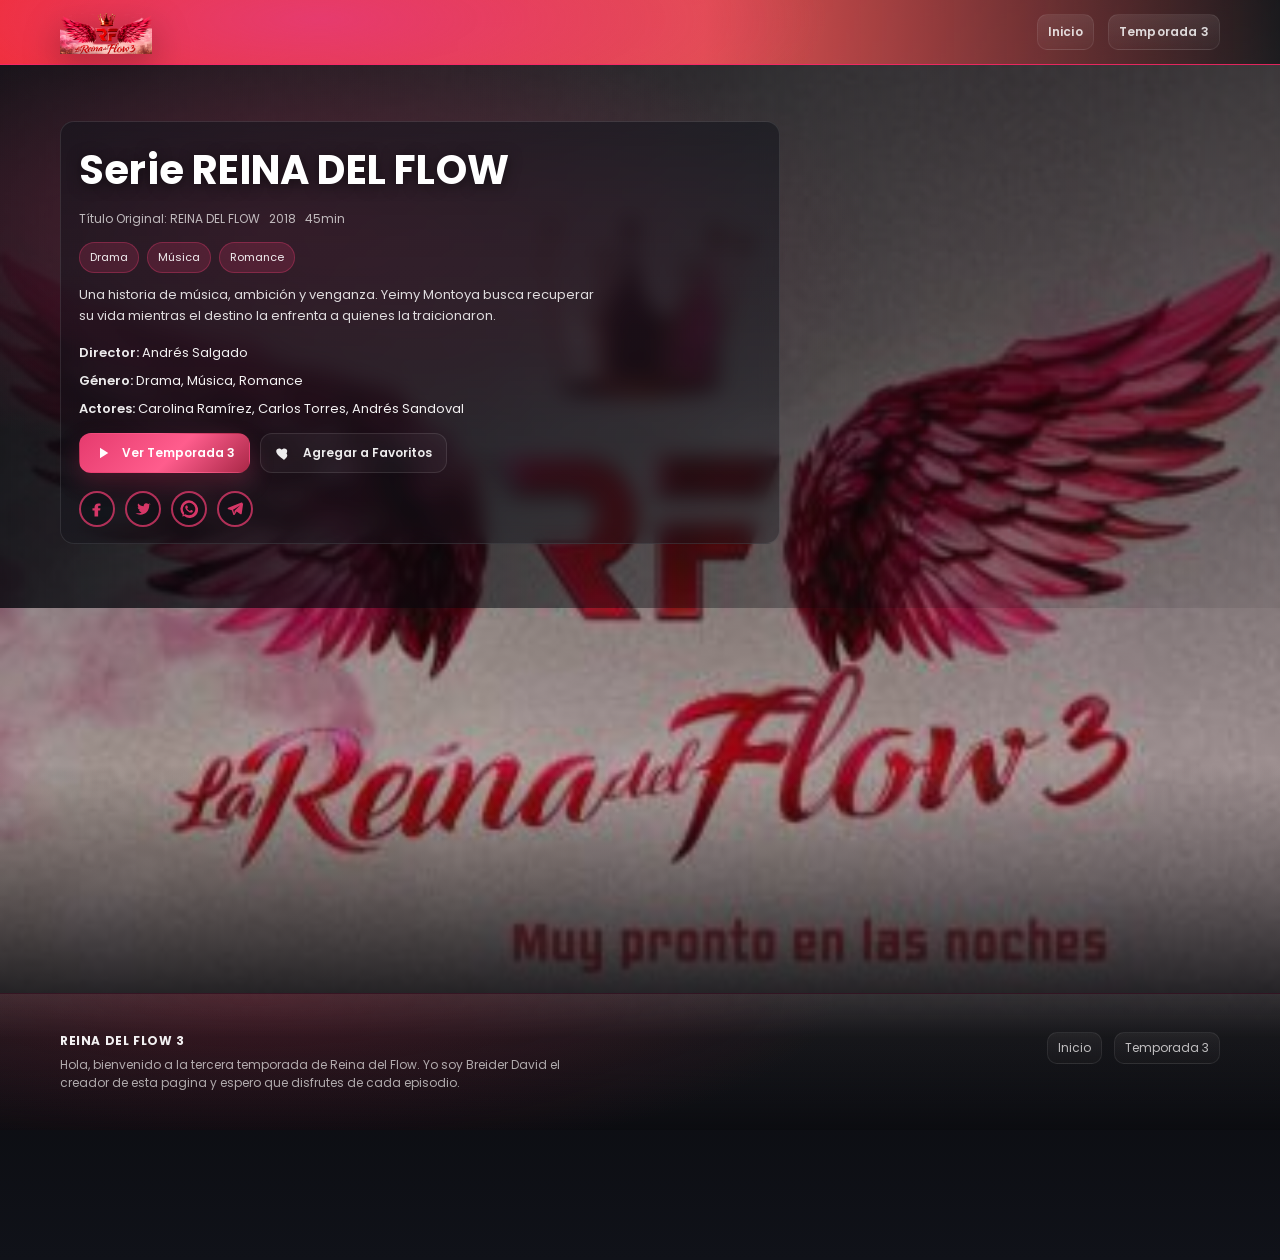
==== index.html @ 57b68681 "Add project files" ====
<!DOCTYPE html>
<html lang="es">
<head>
    <meta charset="UTF-8">
    <meta name="viewport" content="width=device-width, initial-scale=1.0">
    <title>Reina del Flow</title>
    <link rel="preconnect" href="https://fonts.googleapis.com">
    <link rel="preconnect" href="https://fonts.gstatic.com" crossorigin>
    <link href="https://fonts.googleapis.com/css2?family=Poppins:wght@300;400;600;700&display=swap" rel="stylesheet">
    <link rel="stylesheet" href="css/styles.css">
    <script src="js/main.js" defer></script>
</head>
<body class="has-page-bg">
    <div class="page-bg" aria-hidden="true"></div>
    <div id="site-header"></div>
    <main>
        <section class="hero" aria-label="Portada">
            <div class="hero__overlay"></div>
            <div class="hero__content container">
                <div class="hero__panel">
                    <h1 class="hero__title">Serie REINA DEL FLOW</h1>
                    <div class="hero__meta">Título Original: REINA DEL FLOW&nbsp;&nbsp; 2018&nbsp;&nbsp; 45min</div>

                    <div class="chips" aria-label="Etiquetas">
                        <span class="chip">Drama</span>
                        <span class="chip">Música</span>
                        <span class="chip">Romance</span>
                    </div>

                    <p class="hero__desc">
                        Una historia de música, ambición y venganza. Yeimy Montoya busca recuperar su vida mientras el destino la enfrenta a quienes la traicionaron.
                    </p>
                    <div class="hero__details">
                        <div><span class="hero__label">Director:</span> Andrés Salgado</div>
                        <div><span class="hero__label">Género:</span> Drama, Música, Romance</div>
                        <div><span class="hero__label">Actores:</span> Carolina Ramírez, Carlos Torres, Andrés Sandoval</div>
                    </div>

                    <div class="hero__actions" aria-label="Acciones">
                        <a class="btn btn--primary" href="season-3.html">
                            <span class="btn__icon" aria-hidden="true">
                                <svg viewBox="0 0 24 24" width="18" height="18"><path fill="currentColor" d="M8 5v14l11-7z"/></svg>
                            </span>
                            <span>Ver Temporada 3</span>
                        </a>
                        <a class="btn btn--ghost" href="#">
                            <span class="btn__icon" aria-hidden="true">
                                <svg viewBox="0 0 24 24" width="18" height="18"><path fill="currentColor" d="M12 21s-7-4.4-9.3-8.4C.5 9 2.3 6.3 5.3 6.1c1.7-.1 3 .7 3.7 1.7.7-1 2-1.8 3.7-1.7 3 .2 4.8 2.9 2.6 6.5C19 16.6 12 21 12 21z"/></svg>
                            </span>
                            <span>Agregar a Favoritos</span>
                        </a>
                    </div>

                    <div class="hero__social" aria-label="Redes sociales">
                        <a class="social" href="#" aria-label="Facebook">
                            <svg viewBox="0 0 24 24" width="18" height="18" aria-hidden="true">
                                <path fill="currentColor" d="M13.5 22v-8h2.7l.4-3H13.5V9.1c0-.9.3-1.6 1.7-1.6H16.7V4.9c-.8-.1-1.8-.2-3-.2-3 0-5 1.8-5 5.1V11H6v3h2.7v8h4.8z"/>
                            </svg>
                        </a>
                        <a class="social" href="#" aria-label="Twitter">
                            <svg viewBox="0 0 24 24" width="18" height="18" aria-hidden="true">
                                <path fill="currentColor" d="M22 5.9c-.7.3-1.4.5-2.2.6.8-.5 1.3-1.2 1.6-2.1-.7.4-1.5.8-2.4.9-.7-.7-1.6-1.1-2.7-1.1-2.2 0-3.8 2-3.3 4.1-3-.2-5.7-1.6-7.5-3.8-1 1.8-.5 4.1 1.2 5.4-.6 0-1.2-.2-1.7-.5 0 1.9 1.3 3.5 3.2 3.9-.5.1-1 .1-1.6.1.4 1.6 1.9 2.8 3.6 2.8-1.3 1-3 1.6-4.7 1.6H2c1.8 1.2 4 1.9 6.4 1.9 7.8 0 12.2-6.6 11.9-12.6.8-.6 1.4-1.2 1.9-2z"/>
                            </svg>
                        </a>
                        <a class="social" href="#" aria-label="WhatsApp">
                            <svg viewBox="0 0 24 24" width="18" height="18" aria-hidden="true">
                                <path fill="currentColor" d="M20 3.9A10 10 0 0 0 3.6 19.5L3 22l2.6-.6A10 10 0 0 0 20 3.9zm-8 16.5a8.3 8.3 0 0 1-4.2-1.1l-.3-.2-2.5.6.6-2.4-.2-.3A8.3 8.3 0 1 1 12 20.4zm4.6-6.3c-.2-.1-1.3-.6-1.5-.7s-.4-.1-.6.1-.7.7-.9.9-.3.2-.5.1a6.7 6.7 0 0 1-2-1.2 7.6 7.6 0 0 1-1.4-1.7c-.1-.2 0-.4.1-.5l.4-.5c.1-.2.2-.3.3-.5.1-.2 0-.3 0-.5s-.6-1.5-.8-2c-.2-.5-.4-.4-.6-.4h-.5c-.2 0-.5.1-.7.3-.2.2-.9.9-.9 2.2s.9 2.5 1 2.7c.1.2 1.8 2.7 4.4 3.8.6.3 1.1.4 1.5.5.6.2 1.2.2 1.6.1.5-.1 1.3-.5 1.5-1s.2-1 .2-1.1c0-.1-.2-.2-.4-.3z"/>
                            </svg>
                        </a>
                        <a class="social" href="#" aria-label="Telegram">
                            <svg viewBox="0 0 24 24" width="18" height="18" aria-hidden="true">
                                <path fill="currentColor" d="M21.9 4.6c.2-.8-.5-1.5-1.3-1.2L2.9 10.2c-.9.4-.8 1.7.1 2l4.8 1.5 1.8 5.7c.3.9 1.5 1 2 .2l2.6-4.2 4.7 3.4c.8.6 1.9.1 2.1-.9l1.9-13.4zM9.7 13l9.3-6.1-7.6 7.5-.3 3.5-1.7-5.2-.1-.3 0 0 .4-.2z"/>
                            </svg>
                        </a>
                    </div>
                </div>
            </div>
        </section>
    </main>
    <div id="site-footer"></div>
</body>
</html>
---- css/styles.css ----
/* This file contains the main styles for the Reina del Flow project. */

/* Importing CSS variables */
 
@import url('./base.css');
@import url('./header-footer.css');
@import url('./hero.css');
@import url('./content.css');
@import url('./player.css');
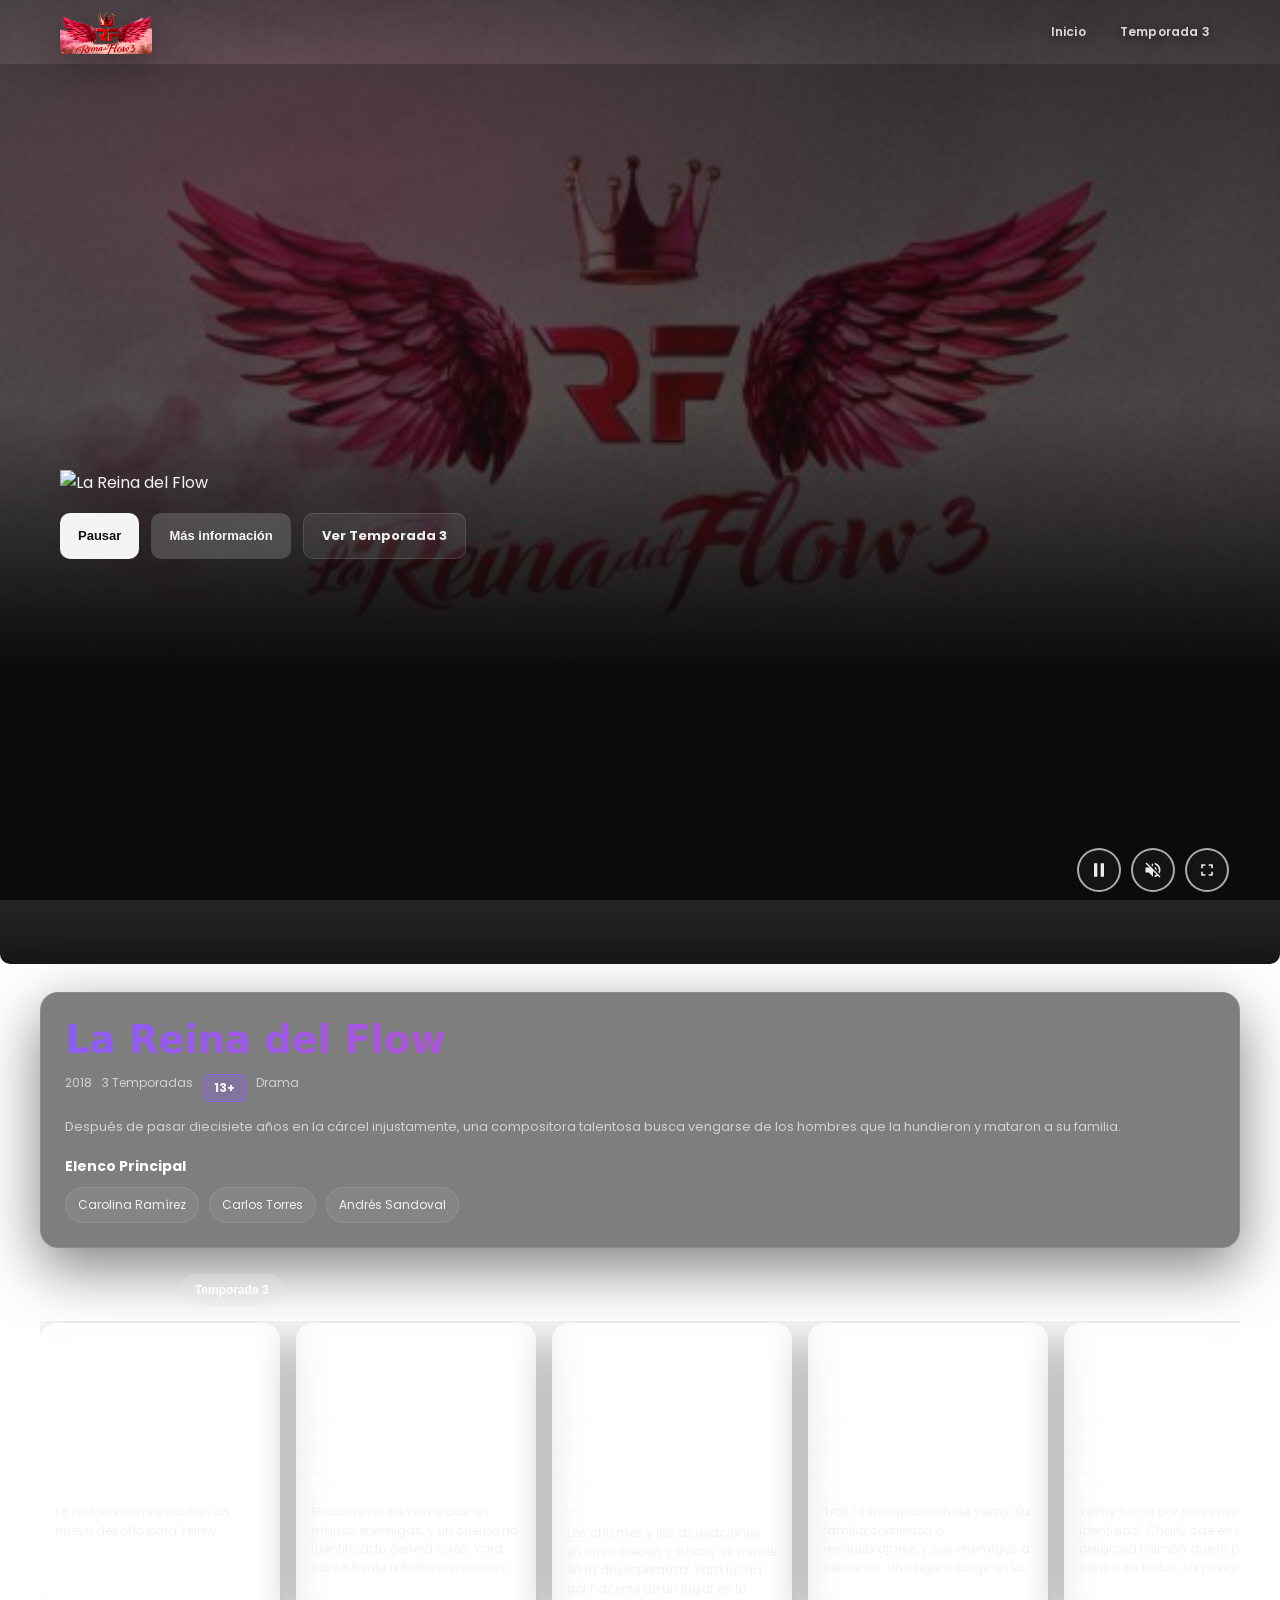
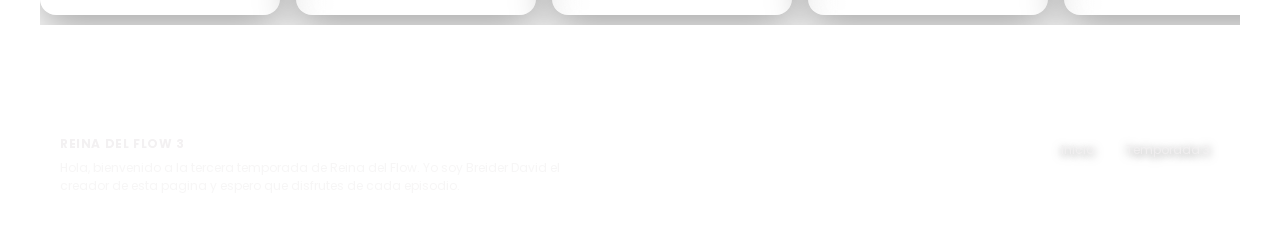
==== commit a8b65862: "Pagina de inicio y boton de descargas" ====
--- a/index.html
+++ b/index.html
@@ -3,80 +3,355 @@
 <head>
     <meta charset="UTF-8">
     <meta name="viewport" content="width=device-width, initial-scale=1.0">
-    <title>Reina del Flow</title>
+    <title>La Reina del Flow - Serie Original</title>
     <link rel="preconnect" href="https://fonts.googleapis.com">
     <link rel="preconnect" href="https://fonts.gstatic.com" crossorigin>
     <link href="https://fonts.googleapis.com/css2?family=Poppins:wght@300;400;600;700&display=swap" rel="stylesheet">
     <link rel="stylesheet" href="css/styles.css">
     <script src="js/main.js" defer></script>
 </head>
-<body class="has-page-bg">
+<body class="has-page-bg index-hero">
     <div class="page-bg" aria-hidden="true"></div>
     <div id="site-header"></div>
     <main>
         <section class="hero" aria-label="Portada">
-            <div class="hero__overlay"></div>
-            <div class="hero__content container">
-                <div class="hero__panel">
-                    <h1 class="hero__title">Serie REINA DEL FLOW</h1>
-                    <div class="hero__meta">Título Original: REINA DEL FLOW&nbsp;&nbsp; 2018&nbsp;&nbsp; 45min</div>
-
-                    <div class="chips" aria-label="Etiquetas">
-                        <span class="chip">Drama</span>
-                        <span class="chip">Música</span>
-                        <span class="chip">Romance</span>
-                    </div>
-
-                    <p class="hero__desc">
-                        Una historia de música, ambición y venganza. Yeimy Montoya busca recuperar su vida mientras el destino la enfrenta a quienes la traicionaron.
-                    </p>
-                    <div class="hero__details">
-                        <div><span class="hero__label">Director:</span> Andrés Salgado</div>
-                        <div><span class="hero__label">Género:</span> Drama, Música, Romance</div>
-                        <div><span class="hero__label">Actores:</span> Carolina Ramírez, Carlos Torres, Andrés Sandoval</div>
-                    </div>
-
-                    <div class="hero__actions" aria-label="Acciones">
-                        <a class="btn btn--primary" href="season-3.html">
-                            <span class="btn__icon" aria-hidden="true">
-                                <svg viewBox="0 0 24 24" width="18" height="18"><path fill="currentColor" d="M8 5v14l11-7z"/></svg>
-                            </span>
-                            <span>Ver Temporada 3</span>
-                        </a>
-                        <a class="btn btn--ghost" href="#">
-                            <span class="btn__icon" aria-hidden="true">
-                                <svg viewBox="0 0 24 24" width="18" height="18"><path fill="currentColor" d="M12 21s-7-4.4-9.3-8.4C.5 9 2.3 6.3 5.3 6.1c1.7-.1 3 .7 3.7 1.7.7-1 2-1.8 3.7-1.7 3 .2 4.8 2.9 2.6 6.5C19 16.6 12 21 12 21z"/></svg>
-                            </span>
-                            <span>Agregar a Favoritos</span>
-                        </a>
-                    </div>
-
-                    <div class="hero__social" aria-label="Redes sociales">
-                        <a class="social" href="#" aria-label="Facebook">
-                            <svg viewBox="0 0 24 24" width="18" height="18" aria-hidden="true">
-                                <path fill="currentColor" d="M13.5 22v-8h2.7l.4-3H13.5V9.1c0-.9.3-1.6 1.7-1.6H16.7V4.9c-.8-.1-1.8-.2-3-.2-3 0-5 1.8-5 5.1V11H6v3h2.7v8h4.8z"/>
-                            </svg>
-                        </a>
-                        <a class="social" href="#" aria-label="Twitter">
-                            <svg viewBox="0 0 24 24" width="18" height="18" aria-hidden="true">
-                                <path fill="currentColor" d="M22 5.9c-.7.3-1.4.5-2.2.6.8-.5 1.3-1.2 1.6-2.1-.7.4-1.5.8-2.4.9-.7-.7-1.6-1.1-2.7-1.1-2.2 0-3.8 2-3.3 4.1-3-.2-5.7-1.6-7.5-3.8-1 1.8-.5 4.1 1.2 5.4-.6 0-1.2-.2-1.7-.5 0 1.9 1.3 3.5 3.2 3.9-.5.1-1 .1-1.6.1.4 1.6 1.9 2.8 3.6 2.8-1.3 1-3 1.6-4.7 1.6H2c1.8 1.2 4 1.9 6.4 1.9 7.8 0 12.2-6.6 11.9-12.6.8-.6 1.4-1.2 1.9-2z"/>
-                            </svg>
-                        </a>
-                        <a class="social" href="#" aria-label="WhatsApp">
-                            <svg viewBox="0 0 24 24" width="18" height="18" aria-hidden="true">
-                                <path fill="currentColor" d="M20 3.9A10 10 0 0 0 3.6 19.5L3 22l2.6-.6A10 10 0 0 0 20 3.9zm-8 16.5a8.3 8.3 0 0 1-4.2-1.1l-.3-.2-2.5.6.6-2.4-.2-.3A8.3 8.3 0 1 1 12 20.4zm4.6-6.3c-.2-.1-1.3-.6-1.5-.7s-.4-.1-.6.1-.7.7-.9.9-.3.2-.5.1a6.7 6.7 0 0 1-2-1.2 7.6 7.6 0 0 1-1.4-1.7c-.1-.2 0-.4.1-.5l.4-.5c.1-.2.2-.3.3-.5.1-.2 0-.3 0-.5s-.6-1.5-.8-2c-.2-.5-.4-.4-.6-.4h-.5c-.2 0-.5.1-.7.3-.2.2-.9.9-.9 2.2s.9 2.5 1 2.7c.1.2 1.8 2.7 4.4 3.8.6.3 1.1.4 1.5.5.6.2 1.2.2 1.6.1.5-.1 1.3-.5 1.5-1s.2-1 .2-1.1c0-.1-.2-.2-.4-.3z"/>
-                            </svg>
-                        </a>
-                        <a class="social" href="#" aria-label="Telegram">
-                            <svg viewBox="0 0 24 24" width="18" height="18" aria-hidden="true">
-                                <path fill="currentColor" d="M21.9 4.6c.2-.8-.5-1.5-1.3-1.2L2.9 10.2c-.9.4-.8 1.7.1 2l4.8 1.5 1.8 5.7c.3.9 1.5 1 2 .2l2.6-4.2 4.7 3.4c.8.6 1.9.1 2.1-.9l1.9-13.4zM9.7 13l9.3-6.1-7.6 7.5-.3 3.5-1.7-5.2-.1-.3 0 0 .4-.2z"/>
-                            </svg>
-                        </a>
+            <video id="bgVideo" class="vh-bg-video" autoplay muted loop playsinline preload="metadata">
+                <source src="https://occ-0-1462-116.1.nflxso.net/so/soa1/911/1999606631698020097.mp4" type="video/mp4">
+            </video>
+            <img id="videoPoster" class="vh-video-poster" src="https://occ-0-1462-116.1.nflxso.net/dnm/api/v6/6AYY37jfdO6hpXcMjf9Yu5cnmO0/AAAABW1qNGYtnOrlN3JLvrdhpXqRV7gDjco-ccO_qYGF4p5gr5Cb1EpDqQqAmnOHxl9kL44nSXqr0_M85tNFH4ZWgPky_1PFZkVlhYm3.webp?r=457" alt="La Reina del Flow">
+            <div class="vh-hero-overlay"></div>
+
+            <div class="vh-hero-content container">
+                <img src="https://occ-0-1462-116.1.nflxso.net/dnm/api/v6/S4oi7EPZbv2UEPaukW54OORa0S8/AAAABSliaoY4IF0arWRs_DxUxc5IxvOt00Z0ag-7upVLoJnQaKuZVsuJ4-O-4A27J7UlPZWbZuIIYs0my7UinpQSvNe7HEYexDmDzA.webp?r=b39" alt="La Reina del Flow" class="vh-series-logo">
+
+                <div class="vh-hero-buttons" aria-label="Acciones">
+                    <button class="vh-btn vh-btn-play" type="button" id="heroPlayBtn">
+                        <span id="heroPlayText">Pausar</span>
+                    </button>
+                    <button class="vh-btn vh-btn-info" type="button" id="heroInfoBtn">
+                        <span>Más información</span>
+                    </button>
+                    <a class="vh-btn vh-btn-link" href="season-3.html">Ver Temporada 3</a>
+                </div>
+            </div>
+
+            <div class="vh-video-controls" aria-label="Controles de video">
+                <button class="vh-control-btn" type="button" id="pauseBtn" title="Reproducir/Pausar" aria-label="Reproducir o pausar">
+                    <svg class="vh-control-icon" viewBox="0 0 24 24" id="pauseIcon" aria-hidden="true">
+                        <path d="M6 4h4v16H6V4zm8 0h4v16h-4V4z"/>
+                    </svg>
+                    <svg class="vh-control-icon" viewBox="0 0 24 24" id="playIconSvg" style="display: none;" aria-hidden="true">
+                        <path d="M8 5v14l11-7z"/>
+                    </svg>
+                </button>
+
+                <button class="vh-control-btn" type="button" id="muteBtn" title="Activar/Desactivar sonido" aria-label="Activar o desactivar sonido">
+                    <svg class="vh-control-icon" viewBox="0 0 24 24" id="mutedIcon" aria-hidden="true">
+                        <path d="M16.5 12c0-1.77-1.02-3.29-2.5-4.03v2.21l2.45 2.45c.03-.2.05-.41.05-.63zm2.5 0c0 .94-.2 1.82-.54 2.64l1.51 1.51C20.63 14.91 21 13.5 21 12c0-4.28-2.99-7.86-7-8.77v2.06c2.89.86 5 3.54 5 6.71zM4.27 3L3 4.27 7.73 9H3v6h4l5 5v-6.73l4.25 4.25c-.67.52-1.42.93-2.25 1.18v2.06c1.38-.31 2.63-.95 3.69-1.81L19.73 21 21 19.73l-9-9L4.27 3zM12 4L9.91 6.09 12 8.18V4z"/>
+                    </svg>
+                    <svg class="vh-control-icon" viewBox="0 0 24 24" id="unmutedIcon" style="display: none;" aria-hidden="true">
+                        <path d="M3 9v6h4l5 5V4L7 9H3zm13.5 3c0-1.77-1.02-3.29-2.5-4.03v8.05c1.48-.73 2.5-2.25 2.5-4.02zM14 3.23v2.06c2.89.86 5 3.54 5 6.71s-2.11 5.85-5 6.71v2.06c4.01-.91 7-4.49 7-8.77s-2.99-7.86-7-8.77z"/>
+                    </svg>
+                </button>
+
+                <button class="vh-control-btn" type="button" id="openModalBtn" title="Pantalla completa" aria-label="Pantalla completa">
+                    <svg class="vh-control-icon" viewBox="0 0 24 24" aria-hidden="true">
+                        <path d="M7 14H5v5h5v-2H7v-3zm-2-4h2V7h3V5H5v5zm12 7h-3v2h5v-5h-2v3zM14 5v2h3v3h2V5h-5z"/>
+                    </svg>
+                </button>
+            </div>
+        </section>
+
+        <section class="vh-info-section container" aria-label="Información">
+            <div class="vh-info-card" id="infoCard">
+                <h1 class="vh-info-title">La Reina del Flow</h1>
+                <div class="vh-info-metadata" aria-label="Metadata">
+                    <div class="vh-metadata-item"><span>2018</span></div>
+                    <div class="vh-metadata-item"><span>3 Temporadas</span></div>
+                    <div class="vh-metadata-item"><span class="vh-badge">13+</span></div>
+                    <div class="vh-metadata-item"><span>Drama</span></div>
+                </div>
+                <p class="vh-info-synopsis">
+                    Después de pasar diecisiete años en la cárcel injustamente, una compositora talentosa busca vengarse de los hombres que la hundieron y mataron a su familia.
+                </p>
+                <div class="vh-info-cast" aria-label="Elenco">
+                    <h3 class="vh-cast-title">Elenco Principal</h3>
+                    <div class="vh-cast-list">
+                        <div class="vh-cast-member">Carolina Ramírez</div>
+                        <div class="vh-cast-member">Carlos Torres</div>
+                        <div class="vh-cast-member">Andrés Sandoval</div>
                     </div>
                 </div>
             </div>
+
+            <div class="episodes" aria-label="Episodios">
+                <div class="episodes__head">
+                    <div class="episodes__heading">Episodios</div>
+                    <button class="season-pill" type="button" id="homeSeasonPill">Temporada 3</button>
+                </div>
+                <div class="episodes__list" id="homeEpisodeList" role="list"></div>
+            </div>
         </section>
     </main>
+
+    <div class="vh-video-modal" id="videoModal" aria-hidden="true">
+        <div class="vh-modal-content" role="dialog" aria-modal="true" aria-label="Video en pantalla completa">
+            <button class="vh-modal-close" type="button" id="closeModalBtn" aria-label="Cerrar">✕</button>
+            <video id="modalVideo" class="vh-modal-video" playsinline preload="metadata">
+                <source src="https://occ-0-1462-116.1.nflxso.net/so/soa1/911/1999606631698020097.mp4" type="video/mp4">
+            </video>
+            <img id="modalPoster" class="vh-modal-poster" src="images/background.jpg" alt="La Reina del Flow">
+            <div class="vh-modal-controls" aria-label="Controles">
+                <button class="vh-modal-control-btn" type="button" id="modalPlayBtn" aria-label="Reproducir o pausar">
+                    <svg class="vh-control-icon" viewBox="0 0 24 24" id="modalPauseIcon" aria-hidden="true">
+                        <path d="M6 4h4v16H6V4zm8 0h4v16h-4V4z"/>
+                    </svg>
+                    <svg class="vh-control-icon" viewBox="0 0 24 24" id="modalPlayIcon" style="display: none;" aria-hidden="true">
+                        <path d="M8 5v14l11-7z"/>
+                    </svg>
+                </button>
+                <button class="vh-modal-control-btn" type="button" id="modalMuteBtn" aria-label="Activar o desactivar sonido">
+                    <svg class="vh-control-icon" viewBox="0 0 24 24" id="modalMutedIcon" aria-hidden="true">
+                        <path d="M16.5 12c0-1.77-1.02-3.29-2.5-4.03v2.21l2.45 2.45c.03-.2.05-.41.05-.63zm2.5 0c0 .94-.2 1.82-.54 2.64l1.51 1.51C20.63 14.91 21 13.5 21 12c0-4.28-2.99-7.86-7-8.77v2.06c2.89.86 5 3.54 5 6.71zM4.27 3L3 4.27 7.73 9H3v6h4l5 5v-6.73l4.25 4.25c-.67.52-1.42.93-2.25 1.18v2.06c1.38-.31 2.63-.95 3.69-1.81L19.73 21 21 19.73l-9-9L4.27 3zM12 4L9.91 6.09 12 8.18V4z"/>
+                    </svg>
+                    <svg class="vh-control-icon" viewBox="0 0 24 24" id="modalUnmutedIcon" style="display: none;" aria-hidden="true">
+                        <path d="M3 9v6h4l5 5V4L7 9H3zm13.5 3c0-1.77-1.02-3.29-2.5-4.03v8.05c1.48-.73 2.5-2.25 2.5-4.02zM14 3.23v2.06c2.89.86 5 3.54 5 6.71s-2.11 5.85-5 6.71v2.06c4.01-.91 7-4.49 7-8.77s-2.99-7.86-7-8.77z"/>
+                    </svg>
+                </button>
+            </div>
+        </div>
+    </div>
+
+    <script>
+        (function () {
+            const video = document.getElementById('bgVideo');
+            const videoPoster = document.getElementById('videoPoster');
+            const heroPlayBtn = document.getElementById('heroPlayBtn');
+            const heroPlayText = document.getElementById('heroPlayText');
+            const pauseBtn = document.getElementById('pauseBtn');
+            const pauseIcon = document.getElementById('pauseIcon');
+            const playIconSvg = document.getElementById('playIconSvg');
+            const muteBtn = document.getElementById('muteBtn');
+            const mutedIcon = document.getElementById('mutedIcon');
+            const unmutedIcon = document.getElementById('unmutedIcon');
+            const heroInfoBtn = document.getElementById('heroInfoBtn');
+            const infoCard = document.getElementById('infoCard');
+
+            const modal = document.getElementById('videoModal');
+            const modalVideo = document.getElementById('modalVideo');
+            const modalPoster = document.getElementById('modalPoster');
+            const openModalBtn = document.getElementById('openModalBtn');
+            const closeModalBtn = document.getElementById('closeModalBtn');
+            const modalPlayBtn = document.getElementById('modalPlayBtn');
+            const modalPauseIcon = document.getElementById('modalPauseIcon');
+            const modalPlayIcon = document.getElementById('modalPlayIcon');
+            const modalMuteBtn = document.getElementById('modalMuteBtn');
+            const modalMutedIcon = document.getElementById('modalMutedIcon');
+            const modalUnmutedIcon = document.getElementById('modalUnmutedIcon');
+
+            function setPosterVisible(targetPoster, isVisible) {
+                if (!targetPoster) return;
+                if (isVisible) {
+                    targetPoster.classList.add('is-visible');
+                } else {
+                    targetPoster.classList.remove('is-visible');
+                }
+            }
+
+            function updateUi() {
+                const paused = !video || video.paused;
+                setPosterVisible(videoPoster, paused);
+                if (pauseIcon && playIconSvg) {
+                    pauseIcon.style.display = paused ? 'none' : 'block';
+                    playIconSvg.style.display = paused ? 'block' : 'none';
+                }
+                if (heroPlayText) {
+                    heroPlayText.textContent = paused ? 'Reproducir' : 'Pausar';
+                }
+                if (mutedIcon && unmutedIcon && video) {
+                    mutedIcon.style.display = video.muted ? 'block' : 'none';
+                    unmutedIcon.style.display = video.muted ? 'none' : 'block';
+                }
+            }
+
+            function updateModalUi() {
+                const paused = !modalVideo || modalVideo.paused;
+                setPosterVisible(modalPoster, paused);
+                if (modalPauseIcon && modalPlayIcon) {
+                    modalPauseIcon.style.display = paused ? 'none' : 'block';
+                    modalPlayIcon.style.display = paused ? 'block' : 'none';
+                }
+                if (modalMutedIcon && modalUnmutedIcon && modalVideo) {
+                    modalMutedIcon.style.display = modalVideo.muted ? 'block' : 'none';
+                    modalUnmutedIcon.style.display = modalVideo.muted ? 'none' : 'block';
+                }
+            }
+
+            function togglePlay() {
+                if (!video) return;
+                const action = video.paused ? video.play() : (video.pause(), Promise.resolve());
+                Promise.resolve(action).catch(function () {
+                    updateUi();
+                });
+                updateUi();
+            }
+
+            function toggleMute() {
+                if (!video) return;
+                video.muted = !video.muted;
+                updateUi();
+            }
+
+            function openModal() {
+                if (!modal) return;
+                modal.classList.add('is-active');
+                modal.setAttribute('aria-hidden', 'false');
+                document.body.classList.add('modal-open');
+                if (modalVideo && video) {
+                    modalVideo.currentTime = video.currentTime || 0;
+                    modalVideo.muted = video.muted;
+                    modalVideo.play().catch(function () {
+                        updateModalUi();
+                    });
+                }
+                updateModalUi();
+            }
+
+            function closeModal() {
+                if (!modal) return;
+                modal.classList.remove('is-active');
+                modal.setAttribute('aria-hidden', 'true');
+                document.body.classList.remove('modal-open');
+                if (modalVideo) {
+                    modalVideo.pause();
+                }
+                updateModalUi();
+            }
+
+            function toggleModalPlay() {
+                if (!modalVideo) return;
+                if (modalVideo.paused) {
+                    modalVideo.play().catch(function () {
+                        updateModalUi();
+                    });
+                } else {
+                    modalVideo.pause();
+                }
+                updateModalUi();
+            }
+
+            function toggleModalMute() {
+                if (!modalVideo) return;
+                modalVideo.muted = !modalVideo.muted;
+                updateModalUi();
+            }
+
+            if (heroPlayBtn) heroPlayBtn.addEventListener('click', togglePlay);
+            if (pauseBtn) pauseBtn.addEventListener('click', togglePlay);
+            if (muteBtn) muteBtn.addEventListener('click', toggleMute);
+            if (heroInfoBtn && infoCard) {
+                heroInfoBtn.addEventListener('click', function () {
+                    infoCard.scrollIntoView({ behavior: 'smooth', block: 'center' });
+                });
+            }
+            if (openModalBtn) openModalBtn.addEventListener('click', openModal);
+            if (closeModalBtn) closeModalBtn.addEventListener('click', closeModal);
+            if (modalPlayBtn) modalPlayBtn.addEventListener('click', toggleModalPlay);
+            if (modalMuteBtn) modalMuteBtn.addEventListener('click', toggleModalMute);
+
+            if (video) {
+                video.addEventListener('play', updateUi);
+                video.addEventListener('pause', updateUi);
+                window.addEventListener('load', function () {
+                    video.play().catch(function () {
+                        updateUi();
+                    });
+                });
+            }
+            if (modalVideo) {
+                modalVideo.addEventListener('play', updateModalUi);
+                modalVideo.addEventListener('pause', updateModalUi);
+            }
+
+            if (modal) {
+                modal.addEventListener('click', function (e) {
+                    if (e.target === modal) {
+                        closeModal();
+                    }
+                });
+            }
+            document.addEventListener('keydown', function (e) {
+                if (e.key === 'Escape' && modal && modal.classList.contains('is-active')) {
+                    closeModal();
+                }
+            });
+
+            const observer = infoCard
+                ? new IntersectionObserver(function (entries) {
+                    entries.forEach(function (entry) {
+                        if (entry.isIntersecting) {
+                            entry.target.classList.add('is-visible');
+                        }
+                    });
+                }, { threshold: 0.2, rootMargin: '0px 0px -100px 0px' })
+                : null;
+
+            if (observer && infoCard) {
+                observer.observe(infoCard);
+            }
+
+            function buildEpisodeUrl(season, ep) {
+                return `episode.html?season=${encodeURIComponent(season)}&ep=${encodeURIComponent(ep)}`;
+            }
+
+            async function renderHomeEpisodes() {
+                const season = '3';
+                const listEl = document.getElementById('homeEpisodeList');
+                const pillEl = document.getElementById('homeSeasonPill');
+                if (!listEl) return;
+                if (pillEl) pillEl.textContent = `Temporada ${season}`;
+
+                const res = await fetch('data/episodes.json', { cache: 'no-store' });
+                const data = await res.json();
+                const seasonData = data && data.seasons && data.seasons[season];
+                const list = seasonData && Array.isArray(seasonData.episodes) ? seasonData.episodes : [];
+                listEl.innerHTML = '';
+
+                list.forEach(function (item) {
+                    if (!item || typeof item.number !== 'number') return;
+                    const a = document.createElement('a');
+                    a.className = 'episode-card';
+                    a.setAttribute('role', 'listitem');
+                    a.href = buildEpisodeUrl(season, item.number);
+                    const itemTitle = item.title ? item.title : `Episodio ${item.number}`;
+                    const itemDesc = item.description ? item.description : '';
+                    const duration = item.duration || item.runtime || '';
+                    a.innerHTML = `
+                        <span class="episode-card__media" aria-hidden="true">
+                            <span class="episode-card__thumb"></span>
+                            ${duration ? `<span class=\"episode-card__duration\">${duration}</span>` : ''}
+                        </span>
+                        <span class="episode-card__body">
+                            <span class="episode-card__title">${item.number}. «${itemTitle}»</span>
+                            <span class="episode-card__desc">${itemDesc}</span>
+                        </span>
+                    `;
+                    if (item.thumbnail) {
+                        const thumbEl = a.querySelector('.episode-card__thumb');
+                        if (thumbEl) {
+                            thumbEl.style.backgroundImage = `url(${JSON.stringify(item.thumbnail).slice(1, -1)})`;
+                        }
+                    }
+                    listEl.appendChild(a);
+                });
+            }
+
+            renderHomeEpisodes().catch(function () {
+            });
+            updateUi();
+            updateModalUi();
+        })();
+    </script>
     <div id="site-footer"></div>
 </body>
 </html>
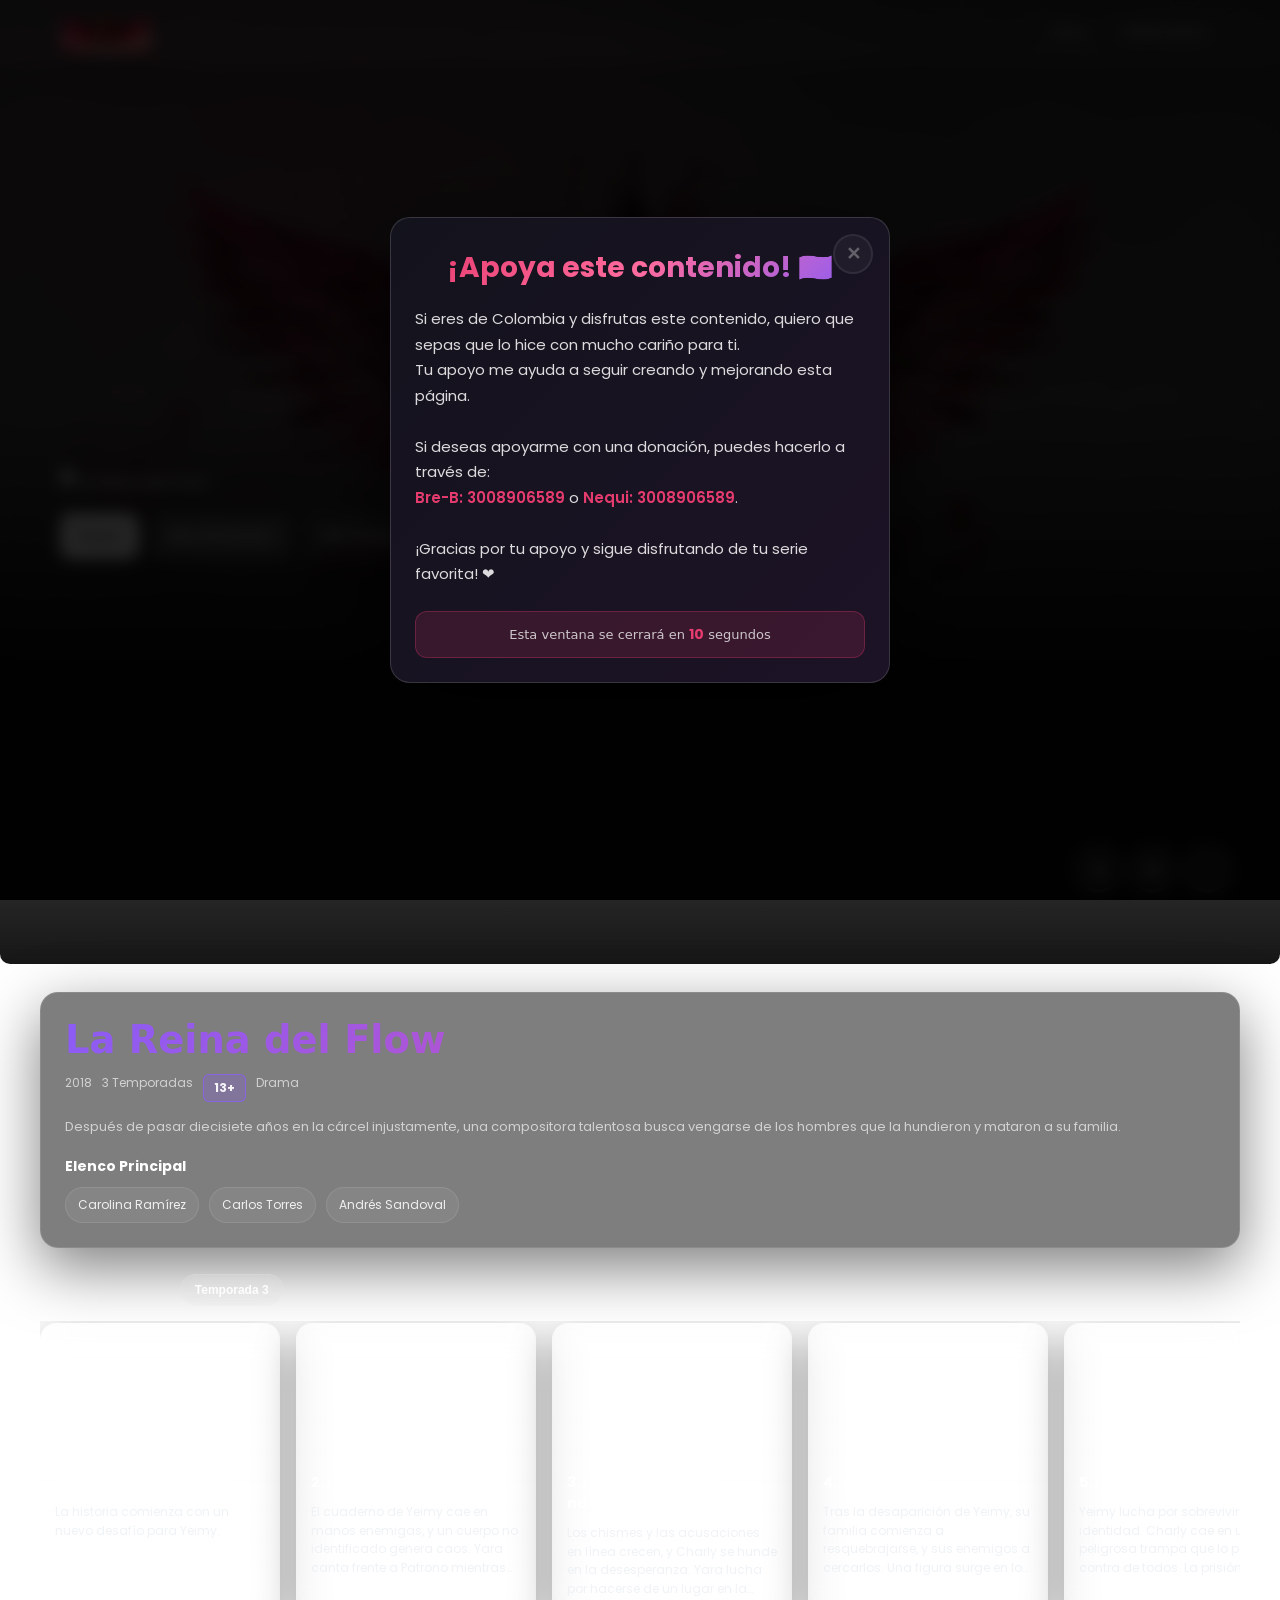
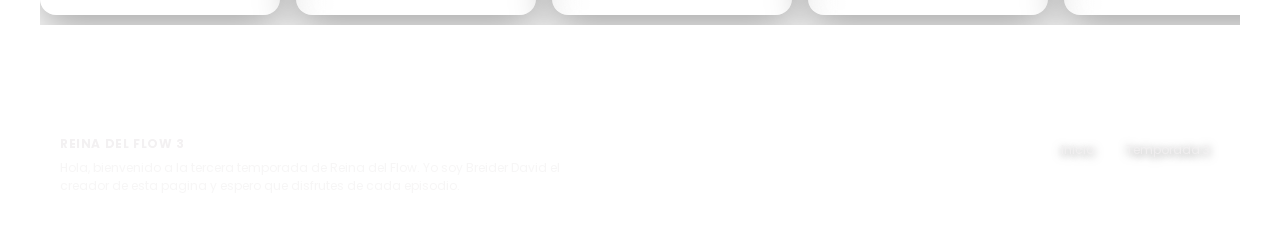
==== commit d6d17db6: "donacion" ====
--- a/index.html
+++ b/index.html
@@ -118,6 +118,25 @@
                         <path d="M3 9v6h4l5 5V4L7 9H3zm13.5 3c0-1.77-1.02-3.29-2.5-4.03v8.05c1.48-.73 2.5-2.25 2.5-4.02zM14 3.23v2.06c2.89.86 5 3.54 5 6.71s-2.11 5.85-5 6.71v2.06c4.01-.91 7-4.49 7-8.77s-2.99-7.86-7-8.77z"/>
                     </svg>
                 </button>
+            </div>
+        </div>
+    </div>
+
+    <div class="donation-modal" id="donationModal" aria-hidden="true">
+        <div class="donation-modal-content" role="dialog" aria-modal="true" aria-label="Apoyo al creador">
+            <button class="donation-modal-close" type="button" id="closeDonationModalBtn" aria-label="Cerrar" disabled>✕</button>
+            <div class="donation-modal-body">
+                <h2 class="donation-modal-title">¡Apoya este contenido! 🇨🇴</h2>
+                <p class="donation-modal-message">
+                    Si eres de Colombia y disfrutas este contenido, quiero que sepas que lo hice con mucho cariño para ti.<br>
+                    Tu apoyo me ayuda a seguir creando y mejorando esta página.<br><br>
+                    Si deseas apoyarme con una donación, puedes hacerlo a través de:<br>
+                    <strong>Bre-B: 3008906589</strong> o <strong>Nequi: 3008906589</strong>.<br><br>
+                    ¡Gracias por tu apoyo y sigue disfrutando de tu serie favorita! ❤️
+                </p>
+                <div class="donation-modal-timer" id="donationTimer">
+                    Esta ventana se cerrará en <span id="timerCountdown">10</span> segundos
+                </div>
             </div>
         </div>
     </div>
@@ -350,6 +369,90 @@
             });
             updateUi();
             updateModalUi();
+
+            // Donation Modal Functionality
+            const donationModal = document.getElementById('donationModal');
+            const closeDonationModalBtn = document.getElementById('closeDonationModalBtn');
+            const timerCountdown = document.getElementById('timerCountdown');
+            const donationTimer = document.getElementById('donationTimer');
+            
+            let countdownInterval;
+            let closeTimeout;
+            let enableCloseTimeout;
+            let timeRemaining = 10;
+
+            function openDonationModal() {
+                if (!donationModal) return;
+                
+                // Reset state
+                timeRemaining = 10;
+                closeDonationModalBtn.disabled = true;
+                timerCountdown.textContent = timeRemaining;
+                
+                // Show modal
+                donationModal.classList.add('is-active');
+                donationModal.setAttribute('aria-hidden', 'false');
+                document.body.classList.add('modal-open');
+                
+                // Enable close button after 5 seconds
+                enableCloseTimeout = setTimeout(function() {
+                    if (closeDonationModalBtn) {
+                        closeDonationModalBtn.disabled = false;
+                    }
+                }, 5000);
+                
+                // Start countdown
+                countdownInterval = setInterval(function() {
+                    timeRemaining--;
+                    timerCountdown.textContent = timeRemaining;
+                    
+                    if (timeRemaining <= 0) {
+                        closeDonationModal();
+                    }
+                }, 1000);
+                
+                // Auto-close after 10 seconds
+                closeTimeout = setTimeout(function() {
+                    closeDonationModal();
+                }, 10000);
+            }
+
+            function closeDonationModal() {
+                if (!donationModal) return;
+                
+                // Clear all timeouts and intervals
+                clearTimeout(closeTimeout);
+                clearTimeout(enableCloseTimeout);
+                clearInterval(countdownInterval);
+                
+                // Hide modal
+                donationModal.classList.remove('is-active');
+                donationModal.setAttribute('aria-hidden', 'true');
+                document.body.classList.remove('modal-open');
+            }
+
+            // Event listeners
+            if (closeDonationModalBtn) {
+                closeDonationModalBtn.addEventListener('click', closeDonationModal);
+            }
+
+            if (donationModal) {
+                donationModal.addEventListener('click', function(e) {
+                    if (e.target === donationModal && !closeDonationModalBtn.disabled) {
+                        closeDonationModal();
+                    }
+                });
+            }
+
+            // Escape key to close (only when close button is enabled)
+            document.addEventListener('keydown', function(e) {
+                if (e.key === 'Escape' && donationModal && donationModal.classList.contains('is-active') && !closeDonationModalBtn.disabled) {
+                    closeDonationModal();
+                }
+            });
+
+            // Open donation modal on page load after a short delay
+            setTimeout(openDonationModal, 1000);
         })();
     </script>
     <div id="site-footer"></div>
